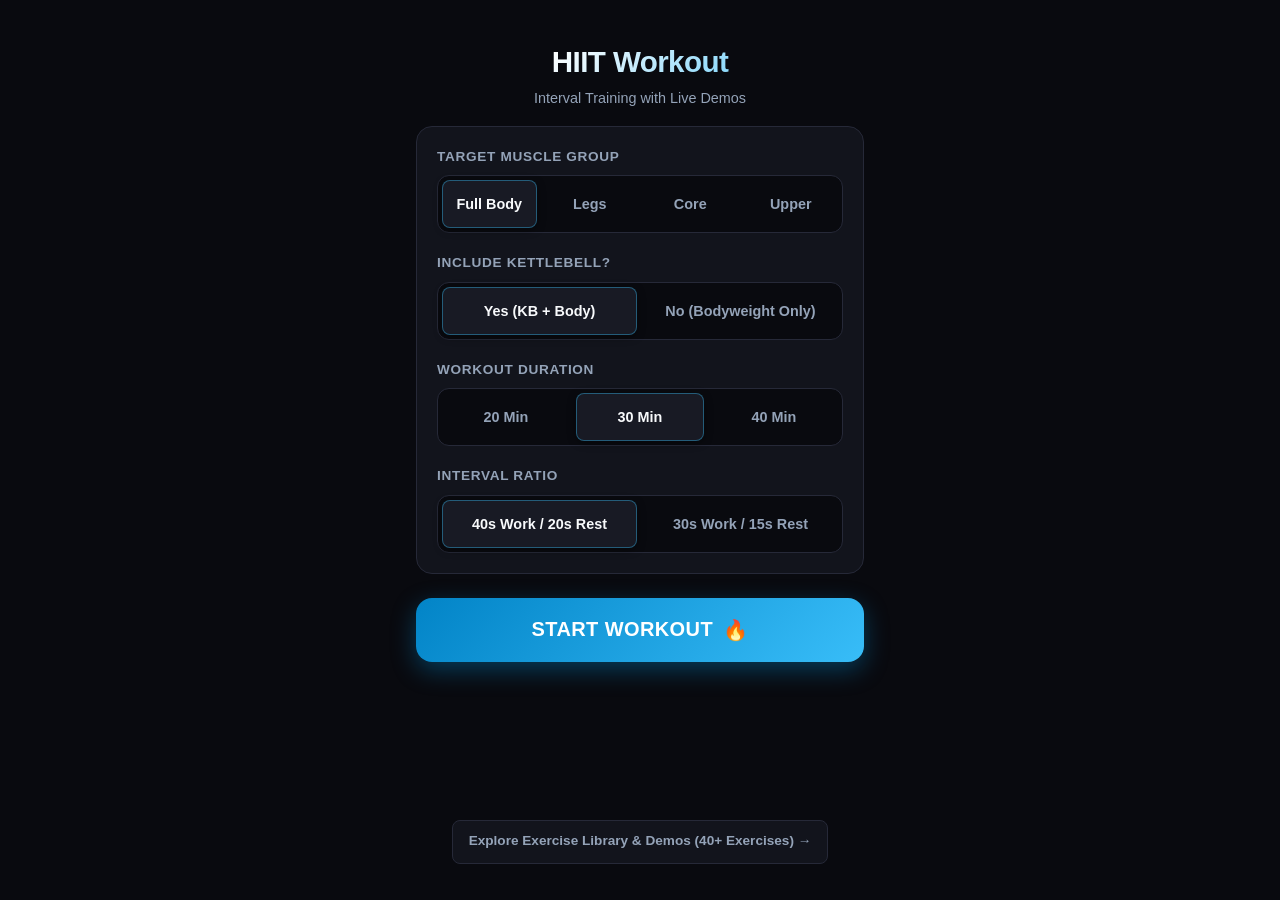
==== index.html @ 4006d424 "adding info" ====
<!DOCTYPE html>
<html lang="en">
<head>
  <meta charset="UTF-8">
  <meta name="viewport" content="width=device-width, initial-scale=1.0">
  <meta http-equiv="refresh" content="0; url=./v2/">
  <title>HIIT Workout Timer</title>
  <script>
    window.location.replace('./v2/');
  </script>
</head>
<body style="background: #090a0f; color: #94a3b8; font-family: -apple-system, sans-serif; display: flex; align-items: center; justify-content: center; height: 100vh; margin: 0;">
  <p>Launching HIIT Workout Timer... <a href="./v2/" style="color: #38bdf8;">Click here if not redirected</a>.</p>
</body>
</html>
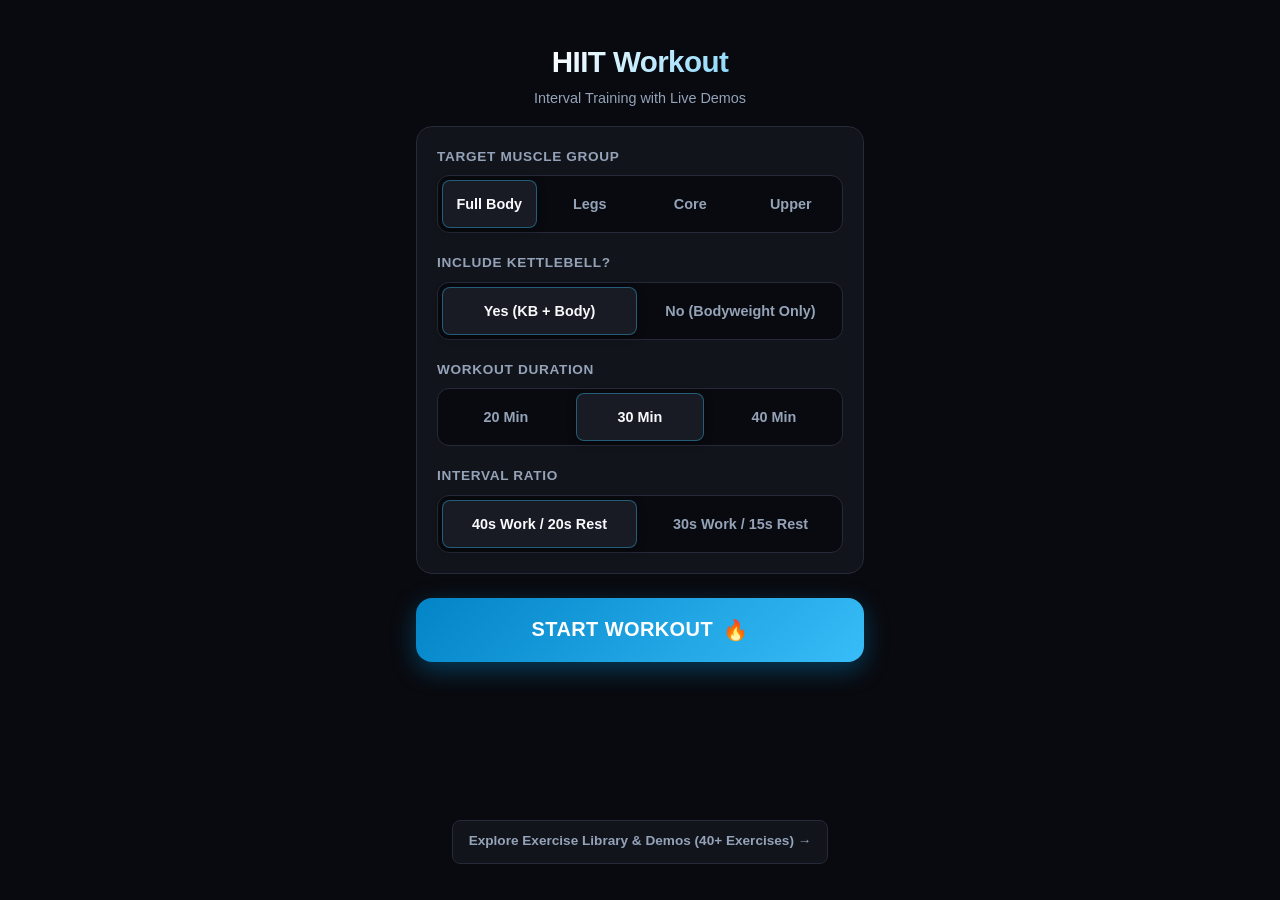
==== commit b94062ab: "feat: deploy HIIT workout app to repo root for GitHub Pages" ====
--- a/index.html
+++ b/index.html
@@ -2,14 +2,190 @@
 <html lang="en">
 <head>
   <meta charset="UTF-8">
-  <meta name="viewport" content="width=device-width, initial-scale=1.0">
-  <meta http-equiv="refresh" content="0; url=./v2/">
-  <title>HIIT Workout Timer</title>
-  <script>
-    window.location.replace('./v2/');
-  </script>
+  <meta name="viewport" content="width=device-width, initial-scale=1.0, user-scalable=no">
+  <meta name="theme-color" content="#090a0f">
+  <meta name="apple-mobile-web-app-capable" content="yes">
+  <meta name="apple-mobile-web-app-status-bar-style" content="black-translucent">
+  <title>HIIT Timer — Interval Workout & Animated Demos</title>
+  <link rel="stylesheet" href="style.css">
 </head>
-<body style="background: #090a0f; color: #94a3b8; font-family: -apple-system, sans-serif; display: flex; align-items: center; justify-content: center; height: 100vh; margin: 0;">
-  <p>Launching HIIT Workout Timer... <a href="./v2/" style="color: #38bdf8;">Click here if not redirected</a>.</p>
+<body>
+
+  <!-- ======================================================================
+       SCREEN 1: HOME & SETTINGS
+       ====================================================================== -->
+  <section class="screen active" id="screen-home">
+    <div class="home-header">
+      <h1 class="home-title">HIIT Workout</h1>
+      <p class="home-subtitle">Interval Training with Live Demos</p>
+    </div>
+
+    <div class="settings-card">
+      <!-- 1. Target Focus -->
+      <div class="setting-group">
+        <div class="setting-label">
+          <span>Target Muscle Group</span>
+        </div>
+        <div class="segmented-control" id="seg-focus">
+          <button class="seg-btn" data-val="all">Full Body</button>
+          <button class="seg-btn" data-val="legs">Legs</button>
+          <button class="seg-btn" data-val="core">Core</button>
+          <button class="seg-btn" data-val="upper">Upper</button>
+        </div>
+      </div>
+
+      <!-- 2. Kettlebell Equipment -->
+      <div class="setting-group">
+        <div class="setting-label">
+          <span>Include Kettlebell?</span>
+        </div>
+        <div class="segmented-control" id="seg-kb">
+          <button class="seg-btn" data-val="true">Yes (KB + Body)</button>
+          <button class="seg-btn" data-val="false">No (Bodyweight Only)</button>
+        </div>
+      </div>
+
+      <!-- 3. Workout Duration -->
+      <div class="setting-group">
+        <div class="setting-label">
+          <span>Workout Duration</span>
+        </div>
+        <div class="segmented-control" id="seg-duration">
+          <button class="seg-btn" data-val="20">20 Min</button>
+          <button class="seg-btn" data-val="30">30 Min</button>
+          <button class="seg-btn" data-val="40">40 Min</button>
+        </div>
+      </div>
+
+      <!-- 4. Work / Rest Interval Tempo -->
+      <div class="setting-group">
+        <div class="setting-label">
+          <span>Interval Ratio</span>
+        </div>
+        <div class="segmented-control" id="seg-tempo">
+          <button class="seg-btn" data-val="40/20">40s Work / 20s Rest</button>
+          <button class="seg-btn" data-val="30/15">30s Work / 15s Rest</button>
+        </div>
+      </div>
+    </div>
+
+    <!-- Start Action -->
+    <button class="btn-start" id="btn-start-workout">
+      <span>START WORKOUT</span>
+      <span>🔥</span>
+    </button>
+
+    <div class="home-footer-links">
+      <a href="gallery.html">Explore Exercise Library & Demos (40+ Exercises) &rarr;</a>
+    </div>
+  </section>
+
+
+  <!-- ======================================================================
+       SCREEN 2: WORKOUT (ACTIVE INTERVAL)
+       ====================================================================== -->
+  <section class="screen" id="screen-workout">
+    <div class="workout-header">
+      <span class="workout-progress-pill" id="workout-progress-pill">Interval 1 of 20</span>
+      <span class="workout-target-pill" id="workout-target-pill">Glutes</span>
+      <button class="btn-end-workout" id="btn-end-workout">End</button>
+    </div>
+
+    <!-- Mode Status: WORK vs REST -->
+    <div class="mode-banner work" id="mode-banner">🔥 WORK</div>
+
+    <!-- Switch Sides Alert Banner for Unilateral Exercises -->
+    <div class="switch-sides-banner" id="switch-sides-banner">
+      ⇄ SWITCH SIDES NOW!
+    </div>
+
+    <!-- Large Looping Exercise Demo Frame -->
+    <div class="demo-frame">
+      <img id="workout-demo-img" src="" alt="Exercise Demonstration">
+      <div class="demo-next-label" id="demo-next-label" style="display: none;">UP NEXT</div>
+    </div>
+
+    <!-- Exercise Details -->
+    <div class="exercise-meta">
+      <div class="current-exercise-name" id="current-ex-name">Kettlebell Swing</div>
+      <div class="current-exercise-cue" id="current-ex-cue">Hinge back deeply at the hips, snap glutes forward.</div>
+    </div>
+
+    <!-- Massive Timer Countdown (>= 25% Screen Height) -->
+    <div class="timer-container">
+      <div class="timer-countdown" id="timer-countdown">40</div>
+    </div>
+
+    <!-- Smooth Progress Bar -->
+    <div class="progress-bar-container">
+      <div class="progress-bar-fill work" id="progress-bar-fill"></div>
+    </div>
+
+    <!-- Workout Controls -->
+    <div class="workout-controls">
+      <button class="ctrl-btn" id="btn-pause-resume">⏸ Pause</button>
+      <button class="ctrl-btn" id="btn-skip">Skip &rarr;</button>
+    </div>
+  </section>
+
+
+  <!-- ======================================================================
+       SCREEN 3: DONE / COMPLETION SUMMARY
+       ====================================================================== -->
+  <section class="screen" id="screen-done">
+    <div class="done-content">
+      <div class="done-badge-icon">🎉</div>
+      <h2 class="done-title">Workout Crushed!</h2>
+      <p class="done-subtitle">Incredible effort. You stayed consistent and finished strong.</p>
+
+      <div class="stats-grid">
+        <div class="stat-box">
+          <div class="stat-val" id="done-stat-time">30 min</div>
+          <div class="stat-lbl">Duration</div>
+        </div>
+        <div class="stat-box">
+          <div class="stat-val" id="done-stat-calories">315 kcal</div>
+          <div class="stat-lbl">Est. Calories</div>
+        </div>
+        <div class="stat-box">
+          <div class="stat-val" id="done-stat-intervals">20 rounds</div>
+          <div class="stat-lbl">Work Sets</div>
+        </div>
+        <div class="stat-box">
+          <div class="stat-val" id="done-stat-focus">FULL BODY</div>
+          <div class="stat-lbl">Focus Area</div>
+        </div>
+      </div>
+
+      <button class="btn-start" id="btn-done-restart" style="margin-top: 16px;">
+        <span>START ANOTHER WORKOUT</span>
+      </button>
+
+      <div class="home-footer-links" style="margin-top: 8px;">
+        <a href="gallery.html">Browse Exercise Library &rarr;</a>
+      </div>
+    </div>
+  </section>
+
+
+  <!-- ======================================================================
+       IN-PAGE MODAL: CANCEL WORKOUT CONFIRMATION
+       ====================================================================== -->
+  <div class="modal-backdrop" id="modal-cancel-workout">
+    <div class="modal-dialog">
+      <h3>End Workout?</h3>
+      <p>Are you sure you want to stop this workout session? Your current progress will not be saved.</p>
+      <div class="modal-actions">
+        <button class="modal-btn" id="btn-modal-stay">Keep Going</button>
+        <button class="modal-btn danger" id="btn-modal-quit">End Workout</button>
+      </div>
+    </div>
+  </div>
+
+  <!-- Application Logic -->
+  <script src="js/exercises.js"></script>
+  <script src="js/workout.js"></script>
+  <script src="js/timer.js"></script>
+  <script src="js/app.js"></script>
 </body>
 </html>
--- a/style.css
+++ b/style.css
@@ -0,0 +1,564 @@
+/* style.css — Mobile-First HIIT Interval Workout Stylesheet */
+
+:root {
+  --bg: #090a0f;
+  --surface: #12141c;
+  --surface-raised: #181a24;
+  --card-border: #262938;
+  --card-border-active: #38bdf8;
+  --text: #f8fafc;
+  --text-muted: #94a3b8;
+  --primary: #38bdf8;
+  --primary-hover: #0284c7;
+  --accent-work: #22c55e;
+  --accent-rest: #38bdf8;
+  --accent-kb: #fb923c;
+  --accent-switch: #f43f5e;
+  --font-stack: -apple-system, BlinkMacSystemFont, "Segoe UI", Roboto, Helvetica, Arial, sans-serif;
+}
+
+* {
+  box-sizing: border-box;
+  margin: 0;
+  padding: 0;
+  -webkit-tap-highlight-color: transparent;
+}
+
+body {
+  font-family: var(--font-stack);
+  background-color: var(--bg);
+  color: var(--text);
+  line-height: 1.5;
+  min-height: 100vh;
+  display: flex;
+  flex-direction: column;
+  -webkit-font-smoothing: antialiased;
+  overflow-x: hidden;
+  user-select: none;
+}
+
+/* Screen Visibility */
+.screen {
+  display: none;
+  flex-direction: column;
+  width: 100%;
+  max-width: 480px;
+  margin: 0 auto;
+  min-height: 100vh;
+  padding: 16px;
+}
+
+.screen.active {
+  display: flex;
+}
+
+/* ==========================================================================
+   SCREEN 1: HOME / SETTINGS
+   ========================================================================== */
+
+.home-header {
+  text-align: center;
+  padding: 24px 0 16px;
+}
+
+.home-title {
+  font-size: 1.85rem;
+  font-weight: 900;
+  letter-spacing: -0.02em;
+  background: linear-gradient(135deg, #fff 30%, #38bdf8 100%);
+  -webkit-background-clip: text;
+  -webkit-text-fill-color: transparent;
+}
+
+.home-subtitle {
+  font-size: 0.9rem;
+  color: var(--text-muted);
+  margin-top: 4px;
+}
+
+.settings-card {
+  background: var(--surface);
+  border: 1px solid var(--card-border);
+  border-radius: 16px;
+  padding: 20px;
+  display: flex;
+  flex-direction: column;
+  gap: 20px;
+  margin-bottom: 24px;
+}
+
+.setting-group {
+  display: flex;
+  flex-direction: column;
+  gap: 8px;
+}
+
+.setting-label {
+  font-size: 0.85rem;
+  font-weight: 700;
+  color: var(--text-muted);
+  text-transform: uppercase;
+  letter-spacing: 0.05em;
+  display: flex;
+  justify-content: space-between;
+}
+
+.segmented-control {
+  display: grid;
+  grid-template-columns: repeat(auto-fit, minmax(60px, 1fr));
+  gap: 6px;
+  background: var(--bg);
+  padding: 4px;
+  border-radius: 12px;
+  border: 1px solid var(--card-border);
+}
+
+.seg-btn {
+  appearance: none;
+  border: none;
+  background: transparent;
+  color: var(--text-muted);
+  font-family: inherit;
+  font-size: 0.9rem;
+  font-weight: 700;
+  padding: 12px 6px;
+  border-radius: 8px;
+  cursor: pointer;
+  transition: all 0.15s ease;
+  min-height: 48px;
+  display: flex;
+  align-items: center;
+  justify-content: center;
+}
+
+.seg-btn.active {
+  background: var(--surface-raised);
+  color: var(--text);
+  box-shadow: 0 2px 8px rgba(0, 0, 0, 0.4);
+  border: 1px solid rgba(56, 189, 248, 0.4);
+}
+
+/* Big Start Button */
+.btn-start {
+  appearance: none;
+  border: none;
+  background: linear-gradient(135deg, #0284c7 0%, #38bdf8 100%);
+  color: #fff;
+  font-family: inherit;
+  font-size: 1.25rem;
+  font-weight: 900;
+  letter-spacing: 0.02em;
+  padding: 18px 24px;
+  border-radius: 16px;
+  cursor: pointer;
+  box-shadow: 0 8px 24px rgba(2, 132, 199, 0.4);
+  min-height: 64px;
+  display: flex;
+  align-items: center;
+  justify-content: center;
+  gap: 10px;
+  transition: transform 0.1s ease, box-shadow 0.15s ease;
+  width: 100%;
+}
+
+.btn-start:active {
+  transform: scale(0.98);
+  box-shadow: 0 4px 12px rgba(2, 132, 199, 0.3);
+}
+
+.home-footer-links {
+  text-align: center;
+  margin-top: auto;
+  padding: 20px 0;
+}
+
+.home-footer-links a {
+  color: var(--text-muted);
+  text-decoration: none;
+  font-size: 0.85rem;
+  font-weight: 600;
+  padding: 10px 16px;
+  border-radius: 8px;
+  background: var(--surface);
+  border: 1px solid var(--card-border);
+  display: inline-block;
+  min-height: 44px;
+}
+
+/* ==========================================================================
+   SCREEN 2: WORKOUT (PHONE FIRST)
+   ========================================================================== */
+
+.workout-header {
+  display: flex;
+  justify-content: space-between;
+  align-items: center;
+  padding: 8px 0 12px;
+}
+
+.workout-progress-pill {
+  font-size: 0.82rem;
+  font-weight: 800;
+  color: var(--primary);
+  background: rgba(56, 189, 248, 0.15);
+  padding: 4px 10px;
+  border-radius: 20px;
+}
+
+.workout-target-pill {
+  font-size: 0.75rem;
+  font-weight: 700;
+  color: var(--text-muted);
+  text-transform: capitalize;
+}
+
+.btn-end-workout {
+  background: transparent;
+  border: 1px solid var(--card-border);
+  color: var(--text-muted);
+  font-family: inherit;
+  font-size: 0.75rem;
+  font-weight: 700;
+  padding: 6px 12px;
+  border-radius: 8px;
+  cursor: pointer;
+  min-height: 36px;
+}
+
+/* Mode Banner (WORK vs REST) */
+.mode-banner {
+  padding: 8px 16px;
+  border-radius: 10px;
+  text-align: center;
+  font-size: 1.05rem;
+  font-weight: 900;
+  letter-spacing: 0.05em;
+  text-transform: uppercase;
+  margin-bottom: 12px;
+  transition: all 0.2s ease;
+}
+
+.mode-banner.work {
+  background: rgba(34, 197, 94, 0.2);
+  color: #4ade80;
+  border: 1px solid rgba(34, 197, 94, 0.4);
+}
+
+.mode-banner.rest {
+  background: rgba(56, 189, 248, 0.2);
+  color: #38bdf8;
+  border: 1px solid rgba(56, 189, 248, 0.4);
+}
+
+/* Halfway Switch Sides Banner */
+.switch-sides-banner {
+  display: none;
+  background: var(--accent-switch);
+  color: #fff;
+  padding: 10px 16px;
+  border-radius: 10px;
+  text-align: center;
+  font-size: 1.15rem;
+  font-weight: 900;
+  letter-spacing: 0.04em;
+  margin-bottom: 12px;
+  animation: pulse-switch 0.5s ease-in-out infinite alternate;
+}
+
+@keyframes pulse-switch {
+  from { transform: scale(1); box-shadow: 0 0 12px rgba(244, 63, 94, 0.5); }
+  to { transform: scale(1.03); box-shadow: 0 0 24px rgba(244, 63, 94, 0.9); }
+}
+
+.switch-sides-banner.active {
+  display: block;
+}
+
+/* Demonstration GIF Frame */
+.demo-frame {
+  position: relative;
+  width: 100%;
+  aspect-ratio: 1 / 1;
+  max-height: 40vh;
+  border-radius: 16px;
+  overflow: hidden;
+  background: #000;
+  border: 1px solid var(--card-border);
+  display: flex;
+  align-items: center;
+  justify-content: center;
+  transition: all 0.25s ease;
+}
+
+.demo-frame img {
+  width: 100%;
+  height: 100%;
+  object-fit: cover;
+  display: block;
+  transition: opacity 0.25s ease;
+}
+
+.demo-frame.resting {
+  border-color: rgba(56, 189, 248, 0.5);
+}
+
+.demo-frame.resting img {
+  opacity: 0.72;
+}
+
+.demo-next-label {
+  position: absolute;
+  top: 12px;
+  left: 12px;
+  right: 12px;
+  background: rgba(15, 23, 42, 0.92);
+  backdrop-filter: blur(8px);
+  color: #38bdf8;
+  font-size: 0.82rem;
+  font-weight: 800;
+  padding: 8px 14px;
+  border-radius: 8px;
+  border: 1px solid rgba(56, 189, 248, 0.5);
+  text-align: center;
+  box-shadow: 0 4px 12px rgba(0, 0, 0, 0.5);
+}
+
+/* Exercise Information */
+.exercise-meta {
+  text-align: center;
+  padding: 12px 0 6px;
+}
+
+.current-exercise-name {
+  font-size: 1.4rem;
+  font-weight: 900;
+  letter-spacing: -0.01em;
+}
+
+.current-exercise-cue {
+  font-size: 0.85rem;
+  color: var(--text-muted);
+  margin-top: 4px;
+  line-height: 1.4;
+  min-height: 2.8em;
+}
+
+/* Massive Countdown Timer (>= 25% of screen height) */
+.timer-container {
+  display: flex;
+  flex-direction: column;
+  align-items: center;
+  justify-content: center;
+  padding: 8px 0;
+  min-height: 24vh;
+}
+
+.timer-countdown {
+  font-size: clamp(4.5rem, 18vw, 7rem);
+  font-weight: 900;
+  font-variant-numeric: tabular-nums;
+  line-height: 1;
+  letter-spacing: -0.03em;
+  color: #fff;
+  text-shadow: 0 4px 20px rgba(0, 0, 0, 0.6);
+}
+
+/* Progress Bar */
+.progress-bar-container {
+  width: 100%;
+  height: 8px;
+  background: var(--surface-raised);
+  border-radius: 4px;
+  overflow: hidden;
+  margin-bottom: 16px;
+}
+
+.progress-bar-fill {
+  height: 100%;
+  width: 0%;
+  background: var(--primary);
+  transition: width 0.1s linear, background-color 0.2s ease;
+}
+
+.progress-bar-fill.work {
+  background: var(--accent-work);
+}
+
+.progress-bar-fill.rest {
+  background: var(--accent-rest);
+}
+
+/* Workout Controls */
+.workout-controls {
+  display: grid;
+  grid-template-columns: 1fr 1fr;
+  gap: 12px;
+  margin-top: auto;
+  padding-bottom: 12px;
+}
+
+.ctrl-btn {
+  appearance: none;
+  border: 1px solid var(--card-border);
+  background: var(--surface);
+  color: var(--text);
+  font-family: inherit;
+  font-size: 1.05rem;
+  font-weight: 800;
+  padding: 16px;
+  border-radius: 14px;
+  cursor: pointer;
+  min-height: 56px;
+  display: flex;
+  align-items: center;
+  justify-content: center;
+  gap: 8px;
+  transition: background 0.15s ease;
+}
+
+.ctrl-btn:active {
+  background: var(--surface-raised);
+}
+
+.ctrl-btn.primary {
+  background: var(--primary);
+  color: #000;
+  border-color: var(--primary);
+}
+
+/* ==========================================================================
+   SCREEN 3: DONE / SUMMARY
+   ========================================================================== */
+
+.done-content {
+  display: flex;
+  flex-direction: column;
+  align-items: center;
+  text-align: center;
+  padding: 40px 0 20px;
+  gap: 20px;
+}
+
+.done-badge-icon {
+  font-size: 3.5rem;
+  line-height: 1;
+  animation: bounce 1s ease infinite alternate;
+}
+
+@keyframes bounce {
+  from { transform: translateY(0); }
+  to { transform: translateY(-8px); }
+}
+
+.done-title {
+  font-size: 2rem;
+  font-weight: 900;
+  letter-spacing: -0.02em;
+}
+
+.done-subtitle {
+  font-size: 0.95rem;
+  color: var(--text-muted);
+}
+
+.stats-grid {
+  display: grid;
+  grid-template-columns: 1fr 1fr;
+  gap: 12px;
+  width: 100%;
+}
+
+.stat-box {
+  background: var(--surface);
+  border: 1px solid var(--card-border);
+  border-radius: 14px;
+  padding: 16px;
+  display: flex;
+  flex-direction: column;
+  gap: 4px;
+}
+
+.stat-val {
+  font-size: 1.8rem;
+  font-weight: 900;
+  color: var(--primary);
+}
+
+.stat-lbl {
+  font-size: 0.75rem;
+  font-weight: 700;
+  color: var(--text-muted);
+  text-transform: uppercase;
+}
+
+/* ==========================================================================
+   IN-PAGE MODAL (NO NATIVE ALERT / CONFIRM)
+   ========================================================================== */
+
+.modal-backdrop {
+  position: fixed;
+  top: 0;
+  left: 0;
+  width: 100vw;
+  height: 100vh;
+  background: rgba(0, 0, 0, 0.85);
+  backdrop-filter: blur(6px);
+  z-index: 2000;
+  display: none;
+  align-items: center;
+  justify-content: center;
+  padding: 16px;
+}
+
+.modal-backdrop.active {
+  display: flex;
+}
+
+.modal-dialog {
+  background: var(--surface);
+  border: 1px solid var(--card-border);
+  border-radius: 18px;
+  max-width: 380px;
+  width: 100%;
+  padding: 24px;
+  text-align: center;
+  box-shadow: 0 16px 36px rgba(0, 0, 0, 0.6);
+}
+
+.modal-dialog h3 {
+  font-size: 1.25rem;
+  font-weight: 800;
+  margin-bottom: 8px;
+}
+
+.modal-dialog p {
+  font-size: 0.9rem;
+  color: var(--text-muted);
+  margin-bottom: 20px;
+}
+
+.modal-actions {
+  display: grid;
+  grid-template-columns: 1fr 1fr;
+  gap: 10px;
+}
+
+.modal-btn {
+  appearance: none;
+  border: 1px solid var(--card-border);
+  background: var(--surface-raised);
+  color: var(--text);
+  font-family: inherit;
+  font-size: 0.95rem;
+  font-weight: 700;
+  padding: 12px;
+  border-radius: 10px;
+  cursor: pointer;
+  min-height: 48px;
+}
+
+.modal-btn.danger {
+  background: var(--accent-switch);
+  color: #fff;
+  border-color: var(--accent-switch);
+}
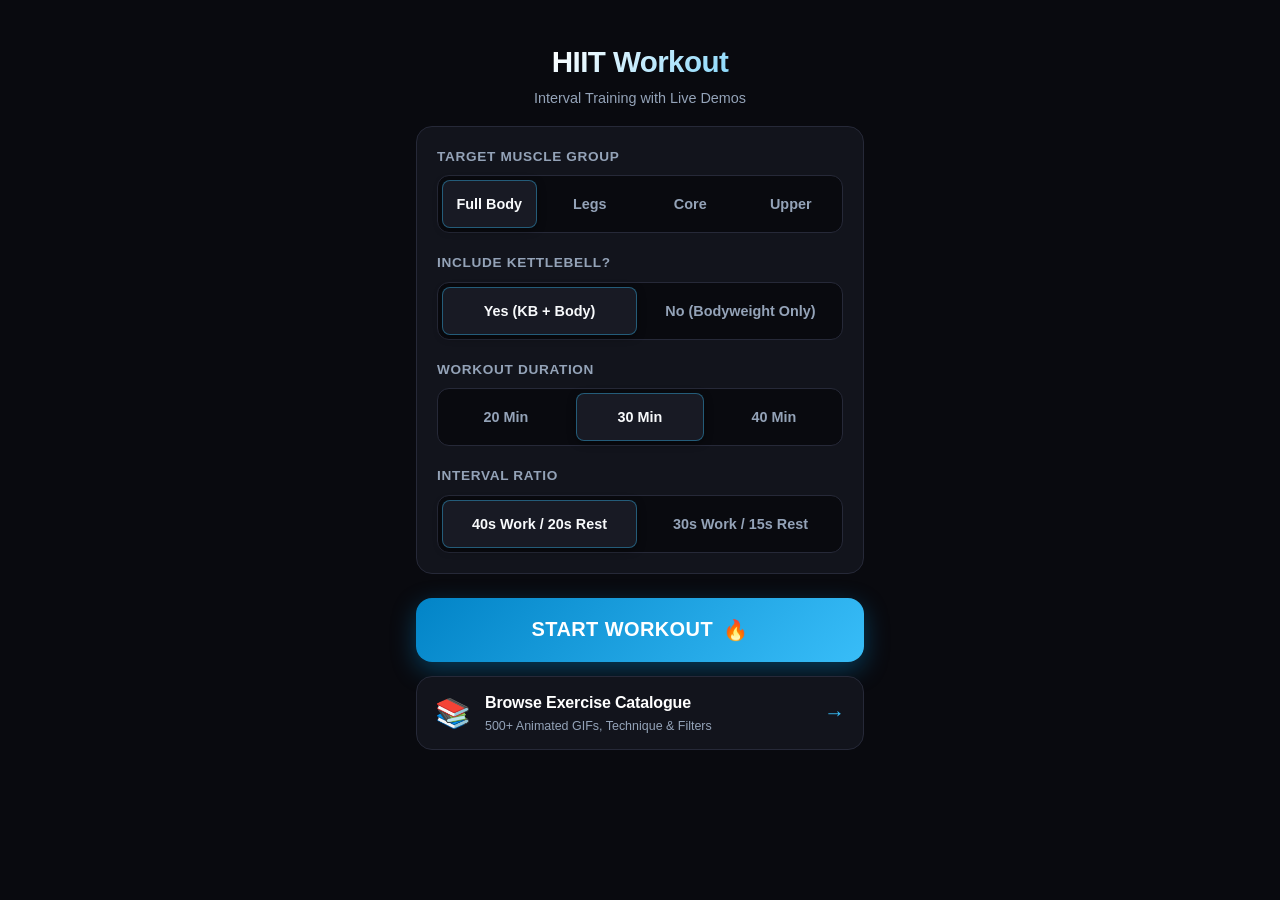
==== commit aaab33af: "fix: compact timer for no-scroll mobile layout and add prominent catalogue buttons" ====
--- a/index.html
+++ b/index.html
@@ -75,9 +75,15 @@
       <span>🔥</span>
     </button>
 
-    <div class="home-footer-links">
-      <a href="gallery.html">Explore Exercise Library & Demos (40+ Exercises) &rarr;</a>
-    </div>
+    <!-- Prominent Exercise Catalogue Button -->
+    <a href="gallery.html" class="btn-catalogue">
+      <div class="btn-catalogue-icon">📚</div>
+      <div class="btn-catalogue-info">
+        <div class="btn-catalogue-title">Browse Exercise Catalogue</div>
+        <div class="btn-catalogue-sub">500+ Animated GIFs, Technique & Filters</div>
+      </div>
+      <div class="btn-catalogue-arrow">&rarr;</div>
+    </a>
   </section>
 
 
@@ -88,11 +94,17 @@
     <div class="workout-header">
       <span class="workout-progress-pill" id="workout-progress-pill">Interval 1 of 20</span>
       <span class="workout-target-pill" id="workout-target-pill">Glutes</span>
-      <button class="btn-end-workout" id="btn-end-workout">End</button>
+      <div class="workout-header-actions">
+        <a href="gallery.html" target="_blank" class="btn-header-catalogue" title="Open Exercise Catalogue">📚 Catalogue</a>
+        <button class="btn-end-workout" id="btn-end-workout">End</button>
+      </div>
     </div>
 
     <!-- Mode Status: WORK vs REST -->
     <div class="mode-banner work" id="mode-banner">🔥 WORK</div>
+
+    <!-- Unilateral Side Pill: e.g. 👉 RIGHT SIDE or 👈 LEFT SIDE -->
+    <div class="side-indicator-pill" id="side-indicator-pill" style="display: none;"></div>
 
     <!-- Switch Sides Alert Banner for Unilateral Exercises -->
     <div class="switch-sides-banner" id="switch-sides-banner">
@@ -109,6 +121,7 @@
     <div class="exercise-meta">
       <div class="current-exercise-name" id="current-ex-name">Kettlebell Swing</div>
       <div class="current-exercise-cue" id="current-ex-cue">Hinge back deeply at the hips, snap glutes forward.</div>
+      <div class="exercise-tags" id="exercise-tags"></div>
     </div>
 
     <!-- Massive Timer Countdown (>= 25% Screen Height) -->
@@ -157,13 +170,25 @@
         </div>
       </div>
 
+      <!-- Movement Patterns & Balance Summary -->
+      <div class="done-breakdown-card" id="done-breakdown-card">
+        <div class="breakdown-title">Movement Patterns & Balance</div>
+        <div class="done-patterns-summary" id="done-patterns-summary"></div>
+      </div>
+
       <button class="btn-start" id="btn-done-restart" style="margin-top: 16px;">
         <span>START ANOTHER WORKOUT</span>
       </button>
 
-      <div class="home-footer-links" style="margin-top: 8px;">
-        <a href="gallery.html">Browse Exercise Library &rarr;</a>
-      </div>
+      <!-- Prominent Catalogue Button on Done Screen -->
+      <a href="gallery.html" class="btn-catalogue" style="margin-top: 12px;">
+        <div class="btn-catalogue-icon">📚</div>
+        <div class="btn-catalogue-info">
+          <div class="btn-catalogue-title">Explore Exercise Catalogue</div>
+          <div class="btn-catalogue-sub">500+ Animated Moves & Muscle Guides</div>
+        </div>
+        <div class="btn-catalogue-arrow">&rarr;</div>
+      </a>
     </div>
   </section>
 
--- a/style.css
+++ b/style.css
@@ -169,7 +169,61 @@
 .home-footer-links {
   text-align: center;
   margin-top: auto;
-  padding: 20px 0;
+  padding: 16px 0;
+}
+
+/* Prominent Catalogue Button */
+.btn-catalogue {
+  display: flex;
+  align-items: center;
+  gap: 14px;
+  background: var(--surface);
+  border: 1px solid var(--card-border);
+  border-radius: 16px;
+  padding: 14px 18px;
+  margin-top: 14px;
+  text-decoration: none;
+  color: var(--text);
+  transition: all 0.2s ease;
+  min-height: 60px;
+  width: 100%;
+}
+
+.btn-catalogue:hover, .btn-catalogue:active {
+  border-color: var(--primary);
+  background: var(--surface-raised);
+  transform: translateY(-1px);
+}
+
+.btn-catalogue-icon {
+  font-size: 1.8rem;
+  line-height: 1;
+}
+
+.btn-catalogue-info {
+  display: flex;
+  flex-direction: column;
+  flex: 1;
+  text-align: left;
+}
+
+.btn-catalogue-title {
+  font-size: 1rem;
+  font-weight: 800;
+  color: #fff;
+  letter-spacing: -0.01em;
+}
+
+.btn-catalogue-sub {
+  font-size: 0.78rem;
+  color: var(--text-muted);
+  margin-top: 2px;
+}
+
+.btn-catalogue-arrow {
+  font-size: 1.3rem;
+  color: var(--primary);
+  font-weight: 700;
 }
 
 .home-footer-links a {
@@ -186,14 +240,31 @@
 }
 
 /* ==========================================================================
-   SCREEN 2: WORKOUT (PHONE FIRST)
+   SCREEN 2: WORKOUT (MOBILE-FIRST NO-SCROLL LAYOUT)
    ========================================================================== */
 
+#screen-workout {
+  height: 100vh;
+  height: 100dvh;
+  max-height: 100dvh;
+  overflow: hidden;
+  padding: 8px 14px max(8px, env(safe-area-inset-bottom)) 14px;
+  display: none;
+  flex-direction: column;
+  justify-content: space-between;
+  box-sizing: border-box;
+}
+
+#screen-workout.active {
+  display: flex;
+}
+
 .workout-header {
   display: flex;
   justify-content: space-between;
   align-items: center;
-  padding: 8px 0 12px;
+  padding: 4px 0 6px;
+  flex-shrink: 0;
 }
 
 .workout-progress-pill {
@@ -212,6 +283,32 @@
   text-transform: capitalize;
 }
 
+.workout-header-actions {
+  display: flex;
+  align-items: center;
+  gap: 8px;
+}
+
+.btn-header-catalogue {
+  background: var(--surface);
+  border: 1px solid var(--card-border);
+  color: var(--primary);
+  font-size: 0.75rem;
+  font-weight: 800;
+  padding: 6px 10px;
+  border-radius: 8px;
+  text-decoration: none;
+  display: inline-flex;
+  align-items: center;
+  gap: 4px;
+  min-height: 32px;
+}
+
+.btn-header-catalogue:hover {
+  border-color: var(--primary);
+  background: var(--surface-raised);
+}
+
 .btn-end-workout {
   background: transparent;
   border: 1px solid var(--card-border);
@@ -222,19 +319,20 @@
   padding: 6px 12px;
   border-radius: 8px;
   cursor: pointer;
-  min-height: 36px;
+  min-height: 32px;
 }
 
 /* Mode Banner (WORK vs REST) */
 .mode-banner {
-  padding: 8px 16px;
-  border-radius: 10px;
+  padding: 4px 12px;
+  border-radius: 8px;
   text-align: center;
-  font-size: 1.05rem;
+  font-size: 0.85rem;
   font-weight: 900;
   letter-spacing: 0.05em;
   text-transform: uppercase;
-  margin-bottom: 12px;
+  margin-bottom: 4px;
+  flex-shrink: 0;
   transition: all 0.2s ease;
 }
 
@@ -248,6 +346,45 @@
   background: rgba(56, 189, 248, 0.2);
   color: #38bdf8;
   border: 1px solid rgba(56, 189, 248, 0.4);
+}
+
+/* Unilateral Side Indicator Pill */
+.side-indicator-pill {
+  display: none;
+  align-items: center;
+  justify-content: center;
+  gap: 6px;
+  font-size: 0.78rem;
+  font-weight: 900;
+  letter-spacing: 0.04em;
+  padding: 4px 12px;
+  border-radius: 16px;
+  margin-bottom: 4px;
+  text-transform: uppercase;
+  width: 100%;
+  flex-shrink: 0;
+  animation: pulse-side 1s ease-in-out infinite alternate;
+}
+
+@keyframes pulse-side {
+  from { transform: scale(1); }
+  to { transform: scale(1.02); }
+}
+
+.side-indicator-pill.right {
+  display: flex;
+  background: rgba(251, 146, 60, 0.22);
+  color: #fdba74;
+  border: 1px solid rgba(251, 146, 60, 0.7);
+  box-shadow: 0 0 16px rgba(251, 146, 60, 0.3);
+}
+
+.side-indicator-pill.left {
+  display: flex;
+  background: rgba(56, 189, 248, 0.22);
+  color: #7dd3fc;
+  border: 1px solid rgba(56, 189, 248, 0.7);
+  box-shadow: 0 0 16px rgba(56, 189, 248, 0.3);
 }
 
 /* Halfway Switch Sides Banner */
@@ -255,13 +392,14 @@
   display: none;
   background: var(--accent-switch);
   color: #fff;
-  padding: 10px 16px;
-  border-radius: 10px;
+  padding: 6px 12px;
+  border-radius: 8px;
   text-align: center;
-  font-size: 1.15rem;
-  font-weight: 900;
-  letter-spacing: 0.04em;
-  margin-bottom: 12px;
+  font-size: 0.95rem;
+  font-weight: 900;
+  letter-spacing: 0.03em;
+  margin-bottom: 4px;
+  flex-shrink: 0;
   animation: pulse-switch 0.5s ease-in-out infinite alternate;
 }
 
@@ -274,27 +412,30 @@
   display: block;
 }
 
-/* Demonstration GIF Frame */
+/* Demonstration GIF Frame (Compact & responsive on mobile) */
 .demo-frame {
   position: relative;
   width: 100%;
-  aspect-ratio: 1 / 1;
-  max-height: 40vh;
-  border-radius: 16px;
+  height: clamp(140px, 24vh, 210px);
+  max-height: 25vh;
+  border-radius: 12px;
   overflow: hidden;
   background: #000;
   border: 1px solid var(--card-border);
   display: flex;
   align-items: center;
   justify-content: center;
+  flex-shrink: 1;
+  margin-bottom: 4px;
   transition: all 0.25s ease;
 }
 
 .demo-frame img {
   width: 100%;
   height: 100%;
-  object-fit: cover;
+  object-fit: contain;
   display: block;
+  background: #000;
   transition: opacity 0.25s ease;
 }
 
@@ -308,16 +449,16 @@
 
 .demo-next-label {
   position: absolute;
-  top: 12px;
-  left: 12px;
-  right: 12px;
-  background: rgba(15, 23, 42, 0.92);
+  top: 8px;
+  left: 8px;
+  right: 8px;
+  background: rgba(15, 23, 42, 0.94);
   backdrop-filter: blur(8px);
   color: #38bdf8;
-  font-size: 0.82rem;
+  font-size: 0.75rem;
   font-weight: 800;
-  padding: 8px 14px;
-  border-radius: 8px;
+  padding: 6px 10px;
+  border-radius: 6px;
   border: 1px solid rgba(56, 189, 248, 0.5);
   text-align: center;
   box-shadow: 0 4px 12px rgba(0, 0, 0, 0.5);
@@ -326,51 +467,97 @@
 /* Exercise Information */
 .exercise-meta {
   text-align: center;
-  padding: 12px 0 6px;
+  padding: 2px 0;
+  flex-shrink: 0;
 }
 
 .current-exercise-name {
-  font-size: 1.4rem;
+  font-size: clamp(1.05rem, 3.8vw, 1.25rem);
   font-weight: 900;
   letter-spacing: -0.01em;
+  line-height: 1.2;
 }
 
 .current-exercise-cue {
-  font-size: 0.85rem;
-  color: var(--text-muted);
+  font-size: 0.78rem;
+  color: var(--text-muted);
+  margin-top: 2px;
+  line-height: 1.3;
+  min-height: auto;
+  max-height: 2.6em;
+  overflow: hidden;
+  text-overflow: ellipsis;
+  display: -webkit-box;
+  -webkit-line-clamp: 2;
+  -webkit-box-orient: vertical;
+}
+
+/* Dynamic Exercise Tags */
+.exercise-tags {
+  display: flex;
+  flex-wrap: wrap;
+  justify-content: center;
+  gap: 4px;
   margin-top: 4px;
-  line-height: 1.4;
-  min-height: 2.8em;
-}
-
-/* Massive Countdown Timer (>= 25% of screen height) */
+}
+
+.tag-pill {
+  font-size: 0.65rem;
+  font-weight: 800;
+  padding: 2px 7px;
+  border-radius: 4px;
+  text-transform: uppercase;
+  letter-spacing: 0.03em;
+}
+
+.tag-pill.movement {
+  background: rgba(168, 85, 247, 0.2);
+  color: #d8b4fe;
+  border: 1px solid rgba(168, 85, 247, 0.4);
+}
+
+.tag-pill.muscle {
+  background: rgba(56, 189, 248, 0.15);
+  color: #7dd3fc;
+  border: 1px solid rgba(56, 189, 248, 0.3);
+}
+
+.tag-pill.equipment {
+  background: rgba(251, 146, 60, 0.15);
+  color: #fdba74;
+  border: 1px solid rgba(251, 146, 60, 0.3);
+}
+
+/* Compact Countdown Timer (Takes modest space, completely eliminates scrolling) */
 .timer-container {
   display: flex;
   flex-direction: column;
   align-items: center;
   justify-content: center;
-  padding: 8px 0;
-  min-height: 24vh;
+  padding: 2px 0 4px;
+  min-height: auto;
+  flex-shrink: 0;
 }
 
 .timer-countdown {
-  font-size: clamp(4.5rem, 18vw, 7rem);
+  font-size: clamp(2.6rem, 9vw, 3.6rem);
   font-weight: 900;
   font-variant-numeric: tabular-nums;
   line-height: 1;
-  letter-spacing: -0.03em;
+  letter-spacing: -0.02em;
   color: #fff;
-  text-shadow: 0 4px 20px rgba(0, 0, 0, 0.6);
+  text-shadow: 0 2px 10px rgba(0, 0, 0, 0.5);
 }
 
 /* Progress Bar */
 .progress-bar-container {
   width: 100%;
-  height: 8px;
+  height: 6px;
   background: var(--surface-raised);
-  border-radius: 4px;
+  border-radius: 3px;
   overflow: hidden;
-  margin-bottom: 16px;
+  margin-bottom: 8px;
+  flex-shrink: 0;
 }
 
 .progress-bar-fill {
@@ -388,13 +575,14 @@
   background: var(--accent-rest);
 }
 
-/* Workout Controls */
+/* Workout Controls (Always pinned cleanly above bottom bezel) */
 .workout-controls {
   display: grid;
   grid-template-columns: 1fr 1fr;
-  gap: 12px;
-  margin-top: auto;
-  padding-bottom: 12px;
+  gap: 10px;
+  margin-top: 0;
+  padding-bottom: 4px;
+  flex-shrink: 0;
 }
 
 .ctrl-btn {
@@ -403,16 +591,16 @@
   background: var(--surface);
   color: var(--text);
   font-family: inherit;
-  font-size: 1.05rem;
+  font-size: 0.95rem;
   font-weight: 800;
-  padding: 16px;
-  border-radius: 14px;
+  padding: 12px;
+  border-radius: 12px;
   cursor: pointer;
-  min-height: 56px;
+  min-height: 48px;
   display: flex;
   align-items: center;
   justify-content: center;
-  gap: 8px;
+  gap: 6px;
   transition: background 0.15s ease;
 }
 
@@ -489,6 +677,49 @@
   font-weight: 700;
   color: var(--text-muted);
   text-transform: uppercase;
+}
+
+/* Done Screen Movement Breakdown */
+.done-breakdown-card {
+  width: 100%;
+  background: var(--surface);
+  border: 1px solid var(--card-border);
+  border-radius: 14px;
+  padding: 16px;
+  text-align: left;
+}
+
+.breakdown-title {
+  font-size: 0.8rem;
+  font-weight: 800;
+  text-transform: uppercase;
+  color: var(--text-muted);
+  letter-spacing: 0.05em;
+  margin-bottom: 10px;
+}
+
+.done-patterns-summary {
+  display: flex;
+  flex-wrap: wrap;
+  gap: 8px;
+}
+
+.done-pattern-chip {
+  background: var(--surface-raised);
+  border: 1px solid var(--card-border);
+  border-radius: 8px;
+  padding: 6px 12px;
+  font-size: 0.82rem;
+  font-weight: 700;
+  color: var(--text);
+  display: flex;
+  align-items: center;
+  gap: 6px;
+}
+
+.done-pattern-chip .count {
+  color: var(--primary);
+  font-weight: 900;
 }
 
 /* ==========================================================================
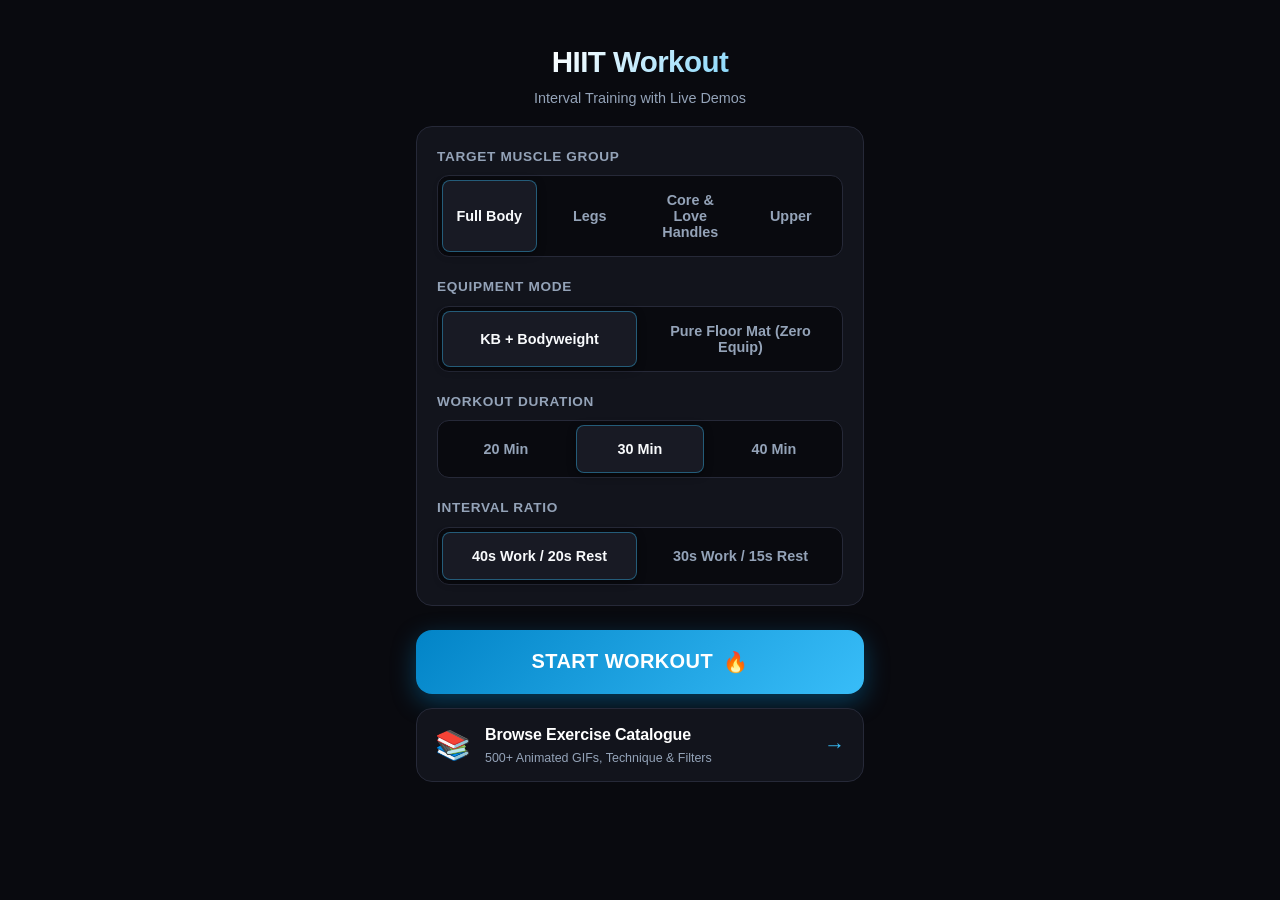
==== commit 60e8ded7: "Strict zero-equipment floor filtering & love handle core exercises" ====
--- a/index.html
+++ b/index.html
@@ -29,19 +29,19 @@
         <div class="segmented-control" id="seg-focus">
           <button class="seg-btn" data-val="all">Full Body</button>
           <button class="seg-btn" data-val="legs">Legs</button>
-          <button class="seg-btn" data-val="core">Core</button>
+          <button class="seg-btn" data-val="core">Core & Love Handles</button>
           <button class="seg-btn" data-val="upper">Upper</button>
         </div>
       </div>
 
-      <!-- 2. Kettlebell Equipment -->
-      <div class="setting-group">
-        <div class="setting-label">
-          <span>Include Kettlebell?</span>
+      <!-- 2. Equipment Mode -->
+      <div class="setting-group">
+        <div class="setting-label">
+          <span>Equipment Mode</span>
         </div>
         <div class="segmented-control" id="seg-kb">
-          <button class="seg-btn" data-val="true">Yes (KB + Body)</button>
-          <button class="seg-btn" data-val="false">No (Bodyweight Only)</button>
+          <button class="seg-btn" data-val="true">KB + Bodyweight</button>
+          <button class="seg-btn" data-val="false">Pure Floor Mat (Zero Equip)</button>
         </div>
       </div>
 
